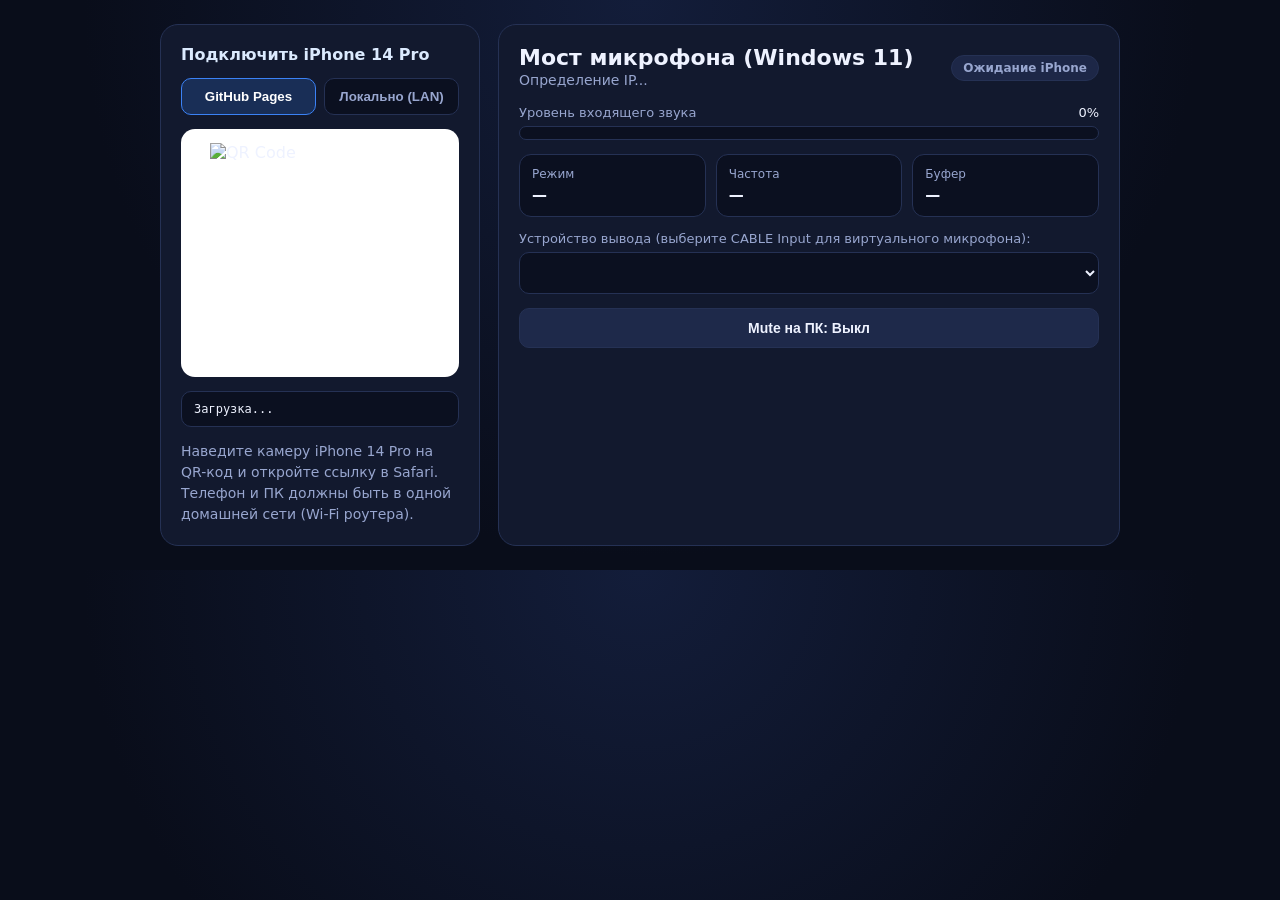
==== docs/pc.html @ 2be8d54e "Initial release: iPhone 14 Pro to Windows Microphone Bridge" ====
<!doctype html>
<html lang="ru">
<head>
  <meta charset="utf-8" />
  <meta name="viewport" content="width=device-width, initial-scale=1" />
  <title>Панель ПК — iPhone 14 Pro Микрофон</title>
  <style>
    :root {
      --bg: #090d1a; --card: #12192e; --border: #253154; --text: #eef2ff;
      --muted: #98a6cf; --accent: #3b82f6; --green: #22c55e; --amber: #f59e0b; --red: #ef4444;
    }
    * { box-sizing: border-box; }
    body {
      margin: 0; font-family: "Segoe UI", system-ui, sans-serif;
      background: radial-gradient(circle at top, #131d3a 0%, var(--bg) 65%);
      color: var(--text); padding: 24px;
    }
    .wrap { max-width: 960px; margin: 0 auto; display: grid; grid-template-columns: 320px 1fr; gap: 18px; }
    @media (max-width: 780px) { .wrap { grid-template-columns: 1fr; } }
    .card {
      background: var(--card); border: 1px solid var(--border); border-radius: 18px;
      padding: 20px; display: flex; flex-direction: column; gap: 14px;
    }
    h1 { margin: 0; font-size: 22px; }
    h2 { margin: 0; font-size: 16px; color: #dbeafe; }
    p { margin: 0; color: var(--muted); font-size: 14px; line-height: 1.5; }
    .qr-box {
      background: #fff; padding: 14px; border-radius: 14px; display: grid; place-items: center;
    }
    .qr-box img { width: 220px; height: 220px; display: block; }
    .tabs { display: flex; gap: 8px; }
    .tab-btn {
      flex: 1; padding: 10px; border-radius: 10px; border: 1px solid var(--border);
      background: #0b1020; color: var(--muted); font-weight: 600; cursor: pointer;
    }
    .tab-btn.active { background: rgba(59,130,246,0.2); border-color: var(--accent); color: #fff; }
    .url-box {
      background: #0b1020; border: 1px solid var(--border); border-radius: 10px;
      padding: 10px 12px; font-family: ui-monospace, monospace; font-size: 12px; word-break: break-all;
    }
    .badge {
      display: inline-block; padding: 5px 11px; border-radius: 999px; font-size: 12px; font-weight: 600;
      background: #1d2747; color: var(--muted); border: 1px solid var(--border); width: fit-content;
    }
    .badge.live { background: rgba(34,197,94,0.16); color: #86efac; border-color: rgba(34,197,94,0.4); }
    .badge.warn { background: rgba(245,158,11,0.16); color: #fde68a; border-color: rgba(245,158,11,0.4); }
    .meter-track { height: 14px; background: #0b1020; border-radius: 999px; overflow: hidden; border: 1px solid var(--border); }
    .meter-fill { height: 100%; width: 0%; background: linear-gradient(90deg, #22c55e, #eab308, #ef4444); transition: width 0.06s linear; }
    select, button.btn {
      width: 100%; padding: 11px 14px; border-radius: 10px; border: 1px solid var(--border);
      background: #0b1020; color: var(--text); font-size: 14px;
    }
    button.btn { background: var(--accent); border: none; font-weight: 600; cursor: pointer; }
    button.btn.secondary { background: #1e294a; border: 1px solid var(--border); }
    .row { display: flex; gap: 10px; align-items: center; }
    .grid-stats { display: grid; grid-template-columns: repeat(3, 1fr); gap: 10px; }
    .stat { background: #0b1020; border: 1px solid var(--border); border-radius: 12px; padding: 12px; }
    .stat span { display: block; font-size: 12px; color: var(--muted); margin-bottom: 4px; }
    .stat strong { font-size: 15px; }
    .alert {
      background: rgba(239,68,68,0.14); border: 1px solid rgba(239,68,68,0.4);
      border-radius: 12px; padding: 12px; font-size: 13px; color: #fecaca; line-height: 1.45;
    }
    .hidden { display: none; }
  </style>
</head>
<body>
  <div class="wrap">
    <div class="card">
      <h2>Подключить iPhone 14 Pro</h2>
      <div class="tabs">
        <button class="tab-btn active" data-target="pages">GitHub Pages</button>
        <button class="tab-btn" data-target="local">Локально (LAN)</button>
      </div>
      <div class="qr-box">
        <img id="qrImg" src="/api/qr.svg?target=pages" alt="QR Code" />
      </div>
      <div id="urlText" class="url-box">Загрузка...</div>
      <p>Наведите камеру iPhone 14 Pro на QR-код и откройте ссылку в Safari. Телефон и ПК должны быть в одной домашней сети (Wi-Fi роутера).</p>
    </div>

    <div class="card">
      <div class="row" style="justify-content: space-between;">
        <div>
          <h1>Мост микрофона (Windows 11)</h1>
          <p id="ipInfo">Определение IP...</p>
        </div>
        <span id="connBadge" class="badge">Ожидание iPhone</span>
      </div>

      <div id="vbAlert" class="alert hidden"></div>

      <div>
        <div class="row" style="justify-content: space-between; margin-bottom: 6px;">
          <span style="font-size: 13px; color: var(--muted);">Уровень входящего звука</span>
          <span id="rmsText" style="font-size: 13px;">0%</span>
        </div>
        <div class="meter-track"><div id="meterFill" class="meter-fill"></div></div>
      </div>

      <div class="grid-stats">
        <div class="stat"><span>Режим</span><strong id="stMode">—</strong></div>
        <div class="stat"><span>Частота</span><strong id="stRate">—</strong></div>
        <div class="stat"><span>Буфер</span><strong id="stBuf">—</strong></div>
      </div>

      <div>
        <label style="display:block; font-size:13px; color:var(--muted); margin-bottom:6px;">
          Устройство вывода (выберите CABLE Input для виртуального микрофона):
        </label>
        <select id="deviceSelect"></select>
      </div>

      <div class="row">
        <button id="mutePcBtn" class="btn secondary" type="button">Mute на ПК: Выкл</button>
      </div>
    </div>
  </div>

  <script>
    let currentTarget = "pages";
    let statusCache = null;

    const qrImg = document.getElementById("qrImg");
    const urlText = document.getElementById("urlText");
    const ipInfo = document.getElementById("ipInfo");
    const connBadge = document.getElementById("connBadge");
    const vbAlert = document.getElementById("vbAlert");
    const meterFill = document.getElementById("meterFill");
    const rmsText = document.getElementById("rmsText");
    const stMode = document.getElementById("stMode");
    const stRate = document.getElementById("stRate");
    const stBuf = document.getElementById("stBuf");
    const deviceSelect = document.getElementById("deviceSelect");
    const mutePcBtn = document.getElementById("mutePcBtn");

    document.querySelectorAll(".tab-btn").forEach((btn) => {
      btn.addEventListener("click", () => {
        currentTarget = btn.dataset.target;
        document.querySelectorAll(".tab-btn").forEach((b) => b.classList.toggle("active", b === btn));
        qrImg.src = `/api/qr.svg?target=${currentTarget}&t=${Date.now()}`;
        if (statusCache) {
          urlText.textContent = currentTarget === "pages" ? statusCache.pagesUrl : statusCache.localUrl;
        }
      });
    });

    deviceSelect.addEventListener("change", async () => {
      await fetch("/api/device", {
        method: "POST",
        headers: { "Content-Type": "application/json" },
        body: JSON.stringify({ deviceIndex: Number(deviceSelect.value) }),
      });
      await poll();
    });

    mutePcBtn.addEventListener("click", async () => {
      if (!statusCache) return;
      await fetch("/api/control", {
        method: "POST",
        headers: { "Content-Type": "application/json" },
        body: JSON.stringify({ muted: !statusCache.audio.muted }),
      });
      await poll();
    });

    async function poll() {
      try {
        const res = await fetch("/api/status", { cache: "no-store" });
        const data = await res.json();
        statusCache = data;

        urlText.textContent = currentTarget === "pages" ? data.pagesUrl : data.localUrl;
        ipInfo.textContent = `Основной адрес ПК: ${data.host}`;

        if (data.client.connected) {
          connBadge.textContent = `Подключён (${data.client.remoteIp || "iPhone"})`;
          connBadge.className = "badge live";
        } else {
          connBadge.textContent = "Ожидание iPhone";
          connBadge.className = "badge";
        }

        if (data.audio.error) {
          vbAlert.textContent = data.audio.error;
          vbAlert.classList.remove("hidden");
        } else {
          vbAlert.classList.add("hidden");
        }

        const pct = Math.min(100, Math.round((data.audio.rms || 0) * 280));
        meterFill.style.width = data.audio.muted ? "0%" : `${pct}%`;
        rmsText.textContent = data.audio.muted ? "MUTE" : `${pct}%`;

        stMode.textContent = data.client.mode || "—";
        stRate.textContent = data.audio.outputSampleRate ? `${data.audio.outputSampleRate} Гц` : "—";
        stBuf.textContent = `${data.audio.bufferMs ?? 0} мс`;

        mutePcBtn.textContent = data.audio.muted ? "Mute на ПК: ВКЛ" : "Mute на ПК: Выкл";

        if (deviceSelect.options.length !== data.devices.length) {
          deviceSelect.innerHTML = "";
          data.devices.forEach((d) => {
            const opt = document.createElement("option");
            opt.value = d.index;
            opt.textContent = `${d.isVbCable ? "★ " : ""}${d.name} [${d.hostApi}]`;
            deviceSelect.appendChild(opt);
          });
        }
        if (data.audio.deviceIndex !== null && data.audio.deviceIndex !== undefined) {
          deviceSelect.value = String(data.audio.deviceIndex);
        }
      } catch (_) {}
    }

    poll();
    setInterval(poll, 350);
  </script>
</body>
</html>
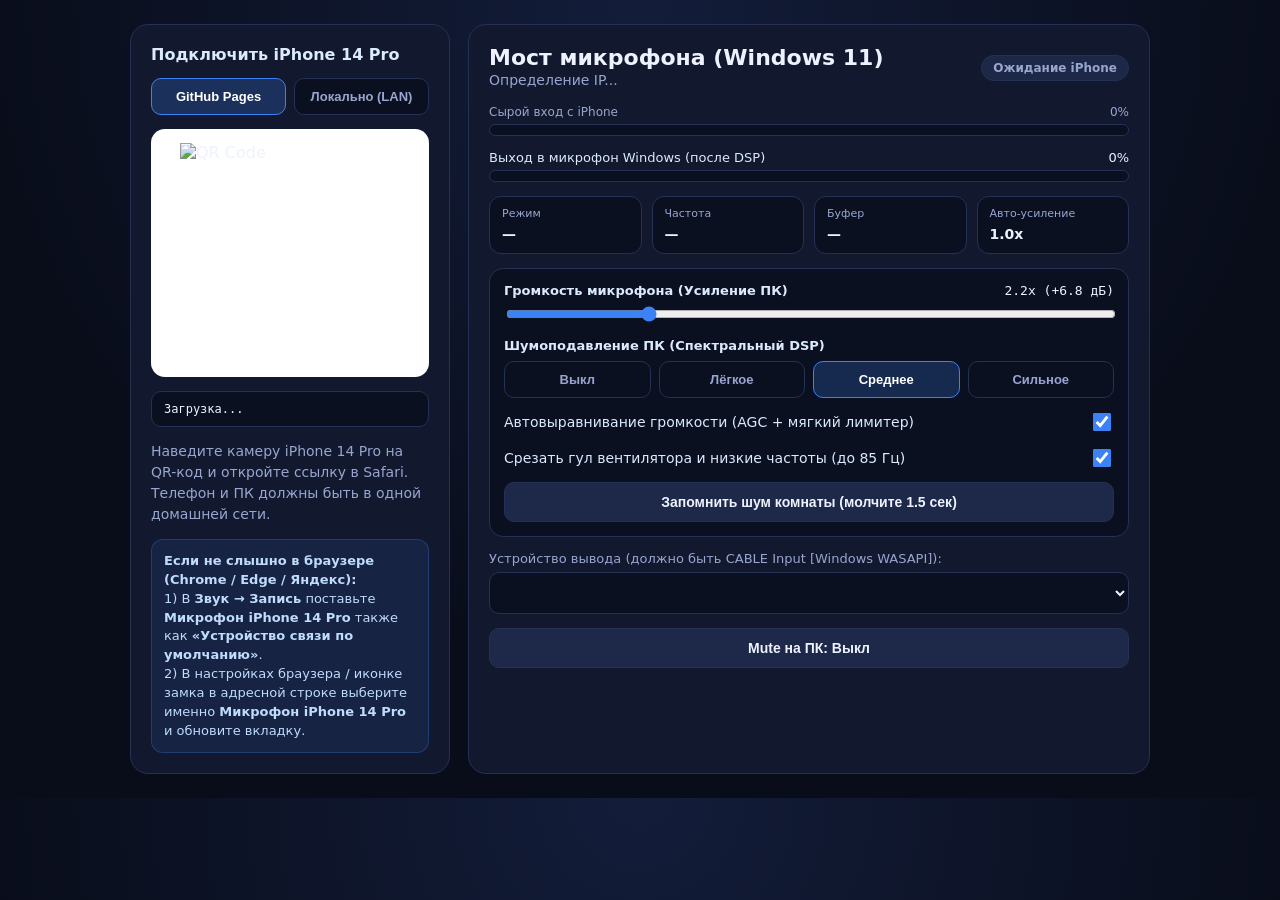
==== commit 7a3be5fc: "Add spectral DSP denoiser, AGC, soft limiter, and PC/iPhone gain controls" ====
--- a/docs/pc.html
+++ b/docs/pc.html
@@ -15,8 +15,8 @@
       background: radial-gradient(circle at top, #131d3a 0%, var(--bg) 65%);
       color: var(--text); padding: 24px;
     }
-    .wrap { max-width: 960px; margin: 0 auto; display: grid; grid-template-columns: 320px 1fr; gap: 18px; }
-    @media (max-width: 780px) { .wrap { grid-template-columns: 1fr; } }
+    .wrap { max-width: 1020px; margin: 0 auto; display: grid; grid-template-columns: 320px 1fr; gap: 18px; }
+    @media (max-width: 820px) { .wrap { grid-template-columns: 1fr; } }
     .card {
       background: var(--card); border: 1px solid var(--border); border-radius: 18px;
       padding: 20px; display: flex; flex-direction: column; gap: 14px;
@@ -28,12 +28,12 @@
       background: #fff; padding: 14px; border-radius: 14px; display: grid; place-items: center;
     }
     .qr-box img { width: 220px; height: 220px; display: block; }
-    .tabs { display: flex; gap: 8px; }
-    .tab-btn {
-      flex: 1; padding: 10px; border-radius: 10px; border: 1px solid var(--border);
-      background: #0b1020; color: var(--muted); font-weight: 600; cursor: pointer;
-    }
-    .tab-btn.active { background: rgba(59,130,246,0.2); border-color: var(--accent); color: #fff; }
+    .tabs, .seg { display: flex; gap: 8px; }
+    .tab-btn, .seg-btn {
+      flex: 1; padding: 10px 8px; border-radius: 10px; border: 1px solid var(--border);
+      background: #0b1020; color: var(--muted); font-weight: 600; font-size: 13px; cursor: pointer;
+    }
+    .tab-btn.active, .seg-btn.active { background: rgba(59,130,246,0.22); border-color: var(--accent); color: #fff; }
     .url-box {
       background: #0b1020; border: 1px solid var(--border); border-radius: 10px;
       padding: 10px 12px; font-family: ui-monospace, monospace; font-size: 12px; word-break: break-all;
@@ -43,23 +43,38 @@
       background: #1d2747; color: var(--muted); border: 1px solid var(--border); width: fit-content;
     }
     .badge.live { background: rgba(34,197,94,0.16); color: #86efac; border-color: rgba(34,197,94,0.4); }
-    .badge.warn { background: rgba(245,158,11,0.16); color: #fde68a; border-color: rgba(245,158,11,0.4); }
-    .meter-track { height: 14px; background: #0b1020; border-radius: 999px; overflow: hidden; border: 1px solid var(--border); }
+    .meter-track { height: 12px; background: #0b1020; border-radius: 999px; overflow: hidden; border: 1px solid var(--border); }
     .meter-fill { height: 100%; width: 0%; background: linear-gradient(90deg, #22c55e, #eab308, #ef4444); transition: width 0.06s linear; }
+    .meter-fill.in { background: linear-gradient(90deg, #38bdf8, #3b82f6); }
     select, button.btn {
       width: 100%; padding: 11px 14px; border-radius: 10px; border: 1px solid var(--border);
       background: #0b1020; color: var(--text); font-size: 14px;
     }
     button.btn { background: var(--accent); border: none; font-weight: 600; cursor: pointer; }
     button.btn.secondary { background: #1e294a; border: 1px solid var(--border); }
+    button.btn.active-mute { background: rgba(245,158,11,0.25); border: 1px solid var(--amber); color: #fde68a; }
+    input[type="range"] { width: 100%; accent-color: var(--accent); }
     .row { display: flex; gap: 10px; align-items: center; }
-    .grid-stats { display: grid; grid-template-columns: repeat(3, 1fr); gap: 10px; }
-    .stat { background: #0b1020; border: 1px solid var(--border); border-radius: 12px; padding: 12px; }
-    .stat span { display: block; font-size: 12px; color: var(--muted); margin-bottom: 4px; }
-    .stat strong { font-size: 15px; }
+    .grid-stats { display: grid; grid-template-columns: repeat(4, 1fr); gap: 10px; }
+    @media (max-width: 600px) { .grid-stats { grid-template-columns: repeat(2, 1fr); } }
+    .stat { background: #0b1020; border: 1px solid var(--border); border-radius: 12px; padding: 10px 12px; }
+    .stat span { display: block; font-size: 11px; color: var(--muted); margin-bottom: 4px; }
+    .stat strong { font-size: 14px; }
+    .dsp-box {
+      background: #0b1020; border: 1px solid var(--border); border-radius: 14px; padding: 14px;
+      display: flex; flex-direction: column; gap: 12px;
+    }
+    .toggle {
+      display: flex; justify-content: space-between; align-items: center; gap: 10px; font-size: 14px; color: #dbeafe; cursor: pointer;
+    }
+    .toggle input { width: 18px; height: 18px; accent-color: var(--accent); }
     .alert {
       background: rgba(239,68,68,0.14); border: 1px solid rgba(239,68,68,0.4);
       border-radius: 12px; padding: 12px; font-size: 13px; color: #fecaca; line-height: 1.45;
+    }
+    .tip {
+      background: rgba(59,130,246,0.1); border: 1px solid rgba(59,130,246,0.28);
+      border-radius: 12px; padding: 12px; font-size: 13px; color: #bfdbfe; line-height: 1.45;
     }
     .hidden { display: none; }
   </style>
@@ -76,7 +91,12 @@
         <img id="qrImg" src="/api/qr.svg?target=pages" alt="QR Code" />
       </div>
       <div id="urlText" class="url-box">Загрузка...</div>
-      <p>Наведите камеру iPhone 14 Pro на QR-код и откройте ссылку в Safari. Телефон и ПК должны быть в одной домашней сети (Wi-Fi роутера).</p>
+      <p>Наведите камеру iPhone 14 Pro на QR-код и откройте ссылку в Safari. Телефон и ПК должны быть в одной домашней сети.</p>
+      <div class="tip">
+        <strong>Если не слышно в браузере (Chrome / Edge / Яндекс):</strong><br/>
+        1) В <b>Звук → Запись</b> поставьте <b>Микрофон iPhone 14 Pro</b> также как <b>«Устройство связи по умолчанию»</b>.<br/>
+        2) В настройках браузера / иконке замка в адресной строке выберите именно <b>Микрофон iPhone 14 Pro</b> и обновите вкладку.
+      </div>
     </div>
 
     <div class="card">
@@ -91,8 +111,16 @@
       <div id="vbAlert" class="alert hidden"></div>
 
       <div>
-        <div class="row" style="justify-content: space-between; margin-bottom: 6px;">
-          <span style="font-size: 13px; color: var(--muted);">Уровень входящего звука</span>
+        <div class="row" style="justify-content: space-between; margin-bottom: 5px;">
+          <span style="font-size: 12px; color: var(--muted);">Сырой вход с iPhone</span>
+          <span id="inRmsText" style="font-size: 12px; color: var(--muted);">0%</span>
+        </div>
+        <div class="meter-track"><div id="inMeterFill" class="meter-fill in"></div></div>
+      </div>
+
+      <div>
+        <div class="row" style="justify-content: space-between; margin-bottom: 5px;">
+          <span style="font-size: 13px; color: #dbeafe;">Выход в микрофон Windows (после DSP)</span>
           <span id="rmsText" style="font-size: 13px;">0%</span>
         </div>
         <div class="meter-track"><div id="meterFill" class="meter-fill"></div></div>
@@ -102,11 +130,46 @@
         <div class="stat"><span>Режим</span><strong id="stMode">—</strong></div>
         <div class="stat"><span>Частота</span><strong id="stRate">—</strong></div>
         <div class="stat"><span>Буфер</span><strong id="stBuf">—</strong></div>
+        <div class="stat"><span>Авто-усиление</span><strong id="stAgc">1.0x</strong></div>
+      </div>
+
+      <div class="dsp-box">
+        <div>
+          <div class="row" style="justify-content: space-between; margin-bottom: 6px;">
+            <span style="font-size: 13px; font-weight: 600; color: #dbeafe;">Громкость микрофона (Усиление ПК)</span>
+            <span id="pcGainLabel" style="font-size: 13px; font-family: ui-monospace, monospace;">2.2x (+6.8 дБ)</span>
+          </div>
+          <input id="pcGainRange" type="range" min="0.5" max="8.0" step="0.1" value="2.2" />
+        </div>
+
+        <div>
+          <span style="display:block; font-size: 13px; font-weight: 600; color: #dbeafe; margin-bottom: 8px;">Шумоподавление ПК (Спектральный DSP)</span>
+          <div class="seg" id="noiseSeg">
+            <button type="button" class="seg-btn" data-noise="off">Выкл</button>
+            <button type="button" class="seg-btn" data-noise="low">Лёгкое</button>
+            <button type="button" class="seg-btn active" data-noise="medium">Среднее</button>
+            <button type="button" class="seg-btn" data-noise="high">Сильное</button>
+          </div>
+        </div>
+
+        <label class="toggle">
+          <span>Автовыравнивание громкости (AGC + мягкий лимитер)</span>
+          <input id="agcPcToggle" type="checkbox" checked />
+        </label>
+
+        <label class="toggle">
+          <span>Срезать гул вентилятора и низкие частоты (до 85 Гц)</span>
+          <input id="hpfPcToggle" type="checkbox" checked />
+        </label>
+
+        <div class="row">
+          <button id="calibrateBtn" class="btn secondary" type="button">Запомнить шум комнаты (молчите 1.5 сек)</button>
+        </div>
       </div>
 
       <div>
         <label style="display:block; font-size:13px; color:var(--muted); margin-bottom:6px;">
-          Устройство вывода (выберите CABLE Input для виртуального микрофона):
+          Устройство вывода (должно быть CABLE Input [Windows WASAPI]):
         </label>
         <select id="deviceSelect"></select>
       </div>
@@ -120,19 +183,44 @@
   <script>
     let currentTarget = "pages";
     let statusCache = null;
+    let gainDragging = false;
 
     const qrImg = document.getElementById("qrImg");
     const urlText = document.getElementById("urlText");
     const ipInfo = document.getElementById("ipInfo");
     const connBadge = document.getElementById("connBadge");
     const vbAlert = document.getElementById("vbAlert");
+    const inMeterFill = document.getElementById("inMeterFill");
+    const inRmsText = document.getElementById("inRmsText");
     const meterFill = document.getElementById("meterFill");
     const rmsText = document.getElementById("rmsText");
     const stMode = document.getElementById("stMode");
     const stRate = document.getElementById("stRate");
     const stBuf = document.getElementById("stBuf");
+    const stAgc = document.getElementById("stAgc");
+    const pcGainRange = document.getElementById("pcGainRange");
+    const pcGainLabel = document.getElementById("pcGainLabel");
+    const noiseSeg = document.getElementById("noiseSeg");
+    const agcPcToggle = document.getElementById("agcPcToggle");
+    const hpfPcToggle = document.getElementById("hpfPcToggle");
+    const calibrateBtn = document.getElementById("calibrateBtn");
     const deviceSelect = document.getElementById("deviceSelect");
     const mutePcBtn = document.getElementById("mutePcBtn");
+
+    function formatGain(val) {
+      const db = 20 * Math.log10(Math.max(0.01, val));
+      const sign = db >= 0 ? "+" : "";
+      return `${val.toFixed(1)}x (${sign}${db.toFixed(1)} дБ)`;
+    }
+
+    async function sendControl(payload) {
+      const res = await fetch("/api/control", {
+        method: "POST",
+        headers: { "Content-Type": "application/json" },
+        body: JSON.stringify(payload),
+      });
+      statusCache = await res.json();
+    }
 
     document.querySelectorAll(".tab-btn").forEach((btn) => {
       btn.addEventListener("click", () => {
@@ -145,6 +233,26 @@
       });
     });
 
+    pcGainRange.addEventListener("mousedown", () => { gainDragging = true; });
+    pcGainRange.addEventListener("mouseup", () => { gainDragging = false; });
+    pcGainRange.addEventListener("input", () => {
+      const v = parseFloat(pcGainRange.value);
+      pcGainLabel.textContent = formatGain(v);
+      sendControl({ gain: v });
+    });
+
+    noiseSeg.addEventListener("click", (e) => {
+      const btn = e.target.closest(".seg-btn");
+      if (!btn) return;
+      const mode = btn.dataset.noise;
+      noiseSeg.querySelectorAll(".seg-btn").forEach((b) => b.classList.toggle("active", b === btn));
+      sendControl({ noiseMode: mode });
+    });
+
+    agcPcToggle.addEventListener("change", () => sendControl({ agcEnabled: agcPcToggle.checked }));
+    hpfPcToggle.addEventListener("change", () => sendControl({ hpfEnabled: hpfPcToggle.checked }));
+    calibrateBtn.addEventListener("click", () => sendControl({ calibrateNoise: true }));
+
     deviceSelect.addEventListener("change", async () => {
       await fetch("/api/device", {
         method: "POST",
@@ -156,11 +264,7 @@
 
     mutePcBtn.addEventListener("click", async () => {
       if (!statusCache) return;
-      await fetch("/api/control", {
-        method: "POST",
-        headers: { "Content-Type": "application/json" },
-        body: JSON.stringify({ muted: !statusCache.audio.muted }),
-      });
+      await sendControl({ muted: !statusCache.audio.muted });
       await poll();
     });
 
@@ -188,15 +292,39 @@
           vbAlert.classList.add("hidden");
         }
 
-        const pct = Math.min(100, Math.round((data.audio.rms || 0) * 280));
-        meterFill.style.width = data.audio.muted ? "0%" : `${pct}%`;
-        rmsText.textContent = data.audio.muted ? "MUTE" : `${pct}%`;
+        const dsp = data.audio.dsp || {};
+        const inPct = Math.min(100, Math.round((dsp.inputRms || 0) * 300));
+        const outPct = Math.min(100, Math.round((data.audio.rms || 0) * 200));
+        inMeterFill.style.width = `${inPct}%`;
+        inRmsText.textContent = `${inPct}%`;
+
+        meterFill.style.width = data.audio.muted ? "0%" : `${outPct}%`;
+        rmsText.textContent = data.audio.muted ? "MUTE" : `${outPct}%`;
 
         stMode.textContent = data.client.mode || "—";
         stRate.textContent = data.audio.outputSampleRate ? `${data.audio.outputSampleRate} Гц` : "—";
         stBuf.textContent = `${data.audio.bufferMs ?? 0} мс`;
+        stAgc.textContent = `${(dsp.agcCurrentGain ?? 1.0).toFixed(1)}x`;
+
+        if (!gainDragging && typeof dsp.gain === "number") {
+          pcGainRange.value = String(dsp.gain);
+          pcGainLabel.textContent = formatGain(dsp.gain);
+        }
+        if (dsp.noiseMode) {
+          noiseSeg.querySelectorAll(".seg-btn").forEach((b) => {
+            b.classList.toggle("active", b.dataset.noise === dsp.noiseMode);
+          });
+        }
+        if (typeof dsp.agcEnabled === "boolean") agcPcToggle.checked = dsp.agcEnabled;
+        if (typeof dsp.hpfEnabled === "boolean") hpfPcToggle.checked = dsp.hpfEnabled;
+        calibrateBtn.textContent = dsp.calibrating
+          ? "Идёт замер шума... не говорите"
+          : dsp.noiseCalibrated
+            ? "Переснять профиль шума (1.5 сек)"
+            : "Запомнить шум комнаты (молчите 1.5 сек)";
 
         mutePcBtn.textContent = data.audio.muted ? "Mute на ПК: ВКЛ" : "Mute на ПК: Выкл";
+        mutePcBtn.classList.toggle("active-mute", Boolean(data.audio.muted));
 
         if (deviceSelect.options.length !== data.devices.length) {
           deviceSelect.innerHTML = "";
@@ -214,7 +342,7 @@
     }
 
     poll();
-    setInterval(poll, 350);
+    setInterval(poll, 300);
   </script>
 </body>
 </html>
